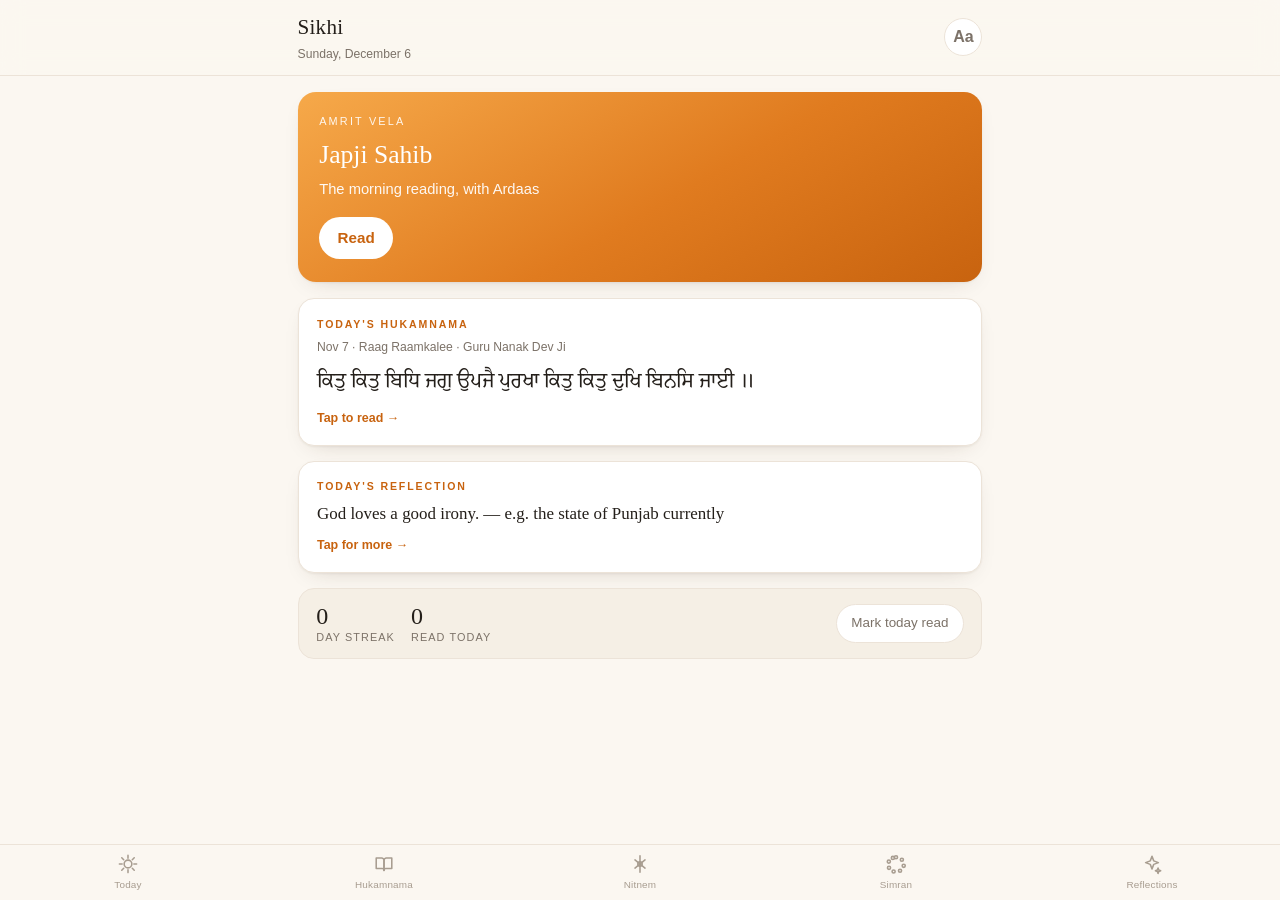
==== index.html @ 5c21da2f "publish sikhi-v14" ====
<!DOCTYPE html>
<html lang="en">
<head>
<meta charset="utf-8">
<meta name="robots" content="noindex, nofollow">
<meta name="viewport" content="width=device-width,initial-scale=1,viewport-fit=cover">
<title>Sikhi</title>
<meta name="description" content="Nitnem, the daily Hukamnama from Sri Harmandir Sahib, Simran and daily reflections.">
<link rel="manifest" href="manifest.webmanifest">
<meta name="theme-color" content="#e07b1f">
<meta name="apple-mobile-web-app-capable" content="yes">
<meta name="mobile-web-app-capable" content="yes">
<meta name="apple-mobile-web-app-status-bar-style" content="default">
<meta name="apple-mobile-web-app-title" content="Sikhi">
<link rel="apple-touch-icon" href="icons/apple-touch-icon.png">
<link rel="icon" href="icons/icon-192.png">
<link rel="stylesheet" href="styles.css">
</head>
<body>

<header class="topbar">
  <div class="topbar-inner">
    <div>
      <h1 id="topTitle">Sikhi</h1>
      <p id="topSub" class="topSub"></p>
    </div>
    <button id="textSizeBtn" class="icon-btn" title="Text size" aria-label="Text size">Aa</button>
  </div>
</header>

<main id="main">

  <!-- ───────────── TODAY ───────────── -->
  <section class="view" id="view-today">
    <div class="now-card" id="nowCard">
      <p class="now-kicker" id="nowKicker">Now</p>
      <h2 id="nowTitle">…</h2>
      <p class="now-sub" id="nowSub"></p>
      <button class="btn-primary" id="nowRead">Read</button>
    </div>

    <div class="card tap" id="hukamCard">
      <p class="card-kicker">Today's Hukamnama</p>
      <p class="card-meta" id="hukamMeta">From Sri Harmandir Sahib</p>
      <p class="gurmukhi-line" id="hukamLine">…</p>
      <p class="card-more">Tap to read →</p>
    </div>

    <div class="card tap" id="reflectCard">
      <p class="card-kicker">Today's reflection</p>
      <p class="quote" id="reflectQuote">…</p>
      <p class="card-more">Tap for more →</p>
    </div>

    <div class="streak-card">
      <div><span class="streak-num" id="streakNum">0</span><span class="streak-lab">day streak</span></div>
      <div><span class="streak-num" id="readTodayNum">0</span><span class="streak-lab">read today</span></div>
      <button class="btn-ghost" id="markRead">Mark today read</button>
    </div>
  </section>

  <!-- ───────────── HUKAMNAMA ───────────── -->
  <section class="view" id="view-hukamnama" hidden>
    <div id="hukamBody">
      <div class="loading">Loading today's Hukamnama…</div>
    </div>

    <div class="hukam-archive" id="hukamArchive">
      <p class="card-kicker">Past Hukamnamas</p>
      <p class="archive-sub" id="archiveSub">…</p>
      <label class="date-jump-label" for="hukamDateJump">Jump to a date</label>
      <input type="date" id="hukamDateJump" class="date-jump">
      <div id="hukamList"></div>
    </div>
  </section>

  <!-- ───────────── NITNEM ───────────── -->
  <section class="view" id="view-nitnem" hidden>
    <div id="baniList"></div>
  </section>

  <!-- ───────────── SIMRAN ───────────── -->
  <section class="view" id="view-simran" hidden>
    <div class="simran-wrap">
      <div class="seg" id="mantraSeg"></div>
      <button class="simran-tap" id="simranTap" aria-label="Count">
        <span class="simran-glyph" id="simranGlyph">ੴ</span>
        <span class="simran-count" id="simranCount">0</span>
        <span class="simran-hint">tap anywhere in the circle</span>
      </button>
      <div class="mala" id="malaDots" aria-hidden="true"></div>
      <div class="simran-stats">
        <div><span class="stat-num" id="simranTotal">0</span><span class="stat-lab">lifetime</span></div>
        <div><span class="stat-num" id="simranMalas">0</span><span class="stat-lab">malas (108)</span></div>
      </div>
      <div class="simran-actions">
        <button class="btn-ghost" id="simranReset">Reset count</button>
        <button class="btn-ghost" id="simranUndo">Undo</button>
      </div>
      <p class="fineprint">Counts are kept on this device only.</p>
    </div>
  </section>

  <!-- ───────────── REFLECTIONS ───────────── -->
  <section class="view" id="view-reflect" hidden>
    <div class="card reflect-big">
      <p class="card-kicker" id="reflectKicker">Today's reflection</p>
      <p class="quote-big" id="reflectBig">…</p>
      <p class="card-meta" id="reflectSource"></p>
      <div class="reflect-actions">
        <button class="btn-ghost" id="reflectNext">Another</button>
        <button class="btn-ghost" id="reflectToday">Today's</button>
      </div>
    </div>
    <img id="reflectImg" class="reflect-img" alt="" loading="lazy">
    <div class="sech">Inspiration · <span id="galCount">0</span></div>
    <div class="gal" id="gallery"></div>
  </section>

</main>

<!-- bottom navigation -->
<nav class="tabbar" id="tabbar">
  <button class="tab" data-view="today" aria-label="Today">
    <svg viewBox="0 0 24 24" aria-hidden="true"><circle cx="12" cy="12" r="4.2"/><path d="M12 2.6v3M12 18.4v3M2.6 12h3M18.4 12h3M5.2 5.2l2.1 2.1M16.7 16.7l2.1 2.1M18.8 5.2l-2.1 2.1M7.3 16.7l-2.1 2.1"/></svg>
    <span>Today</span>
  </button>
  <button class="tab" data-view="hukamnama" aria-label="Hukamnama">
    <svg viewBox="0 0 24 24" aria-hidden="true"><path d="M3.5 5.5h6a2.5 2.5 0 0 1 2.5 2.5v11a2 2 0 0 0-2-2H3.5z"/><path d="M20.5 5.5h-6A2.5 2.5 0 0 0 12 8v11a2 2 0 0 1 2-2h6.5z"/></svg>
    <span>Hukamnama</span>
  </button>
  <button class="tab" data-view="nitnem" aria-label="Nitnem">
    <svg viewBox="0 0 24 24" aria-hidden="true"><path d="M12 3v18M6.5 7.5l11 9M17.5 7.5l-11 9"/><circle cx="12" cy="12" r="2.4"/></svg>
    <span>Nitnem</span>
  </button>
  <button class="tab" data-view="simran" aria-label="Simran">
    <svg viewBox="0 0 24 24" aria-hidden="true"><circle cx="12" cy="4.6" r="1.7"/><circle cx="18.4" cy="7.4" r="1.7"/><circle cx="20.4" cy="14" r="1.7"/><circle cx="16.4" cy="19.4" r="1.7"/><circle cx="9.4" cy="20.2" r="1.7"/><circle cx="4.4" cy="16.2" r="1.7"/><circle cx="4.2" cy="9.4" r="1.7"/><circle cx="8.6" cy="5.4" r="1.7"/></svg>
    <span>Simran</span>
  </button>
  <button class="tab" data-view="reflect" aria-label="Reflections">
    <svg viewBox="0 0 24 24" aria-hidden="true"><path d="M12 3.5l1.9 5.1 5.1 1.9-5.1 1.9L12 17.5l-1.9-5.1L5 10.5l5.1-1.9z"/><path d="M18.6 16.4l.8 2.1 2.1.8-2.1.8-.8 2.1-.8-2.1-2.1-.8 2.1-.8z"/></svg>
    <span>Reflections</span>
  </button>
</nav>

<!-- full-screen bani reader -->
<div class="reader" id="reader" hidden>
  <div class="reader-bar">
    <button class="icon-btn" id="readerBack" aria-label="Back">‹</button>
    <div class="reader-title">
      <strong id="readerName"></strong>
      <span id="readerSub"></span>
    </div>
    <button class="icon-btn" id="readerOpts" aria-label="Display options">Aa</button>
  </div>
  <div class="reader-opts" id="readerOptsPanel" hidden>
    <button class="chip" data-opt="translit" id="toggleTranslit">Transliteration</button>
    <button class="chip" data-opt="english" id="toggleEnglish">English</button>
    <button class="chip" data-opt="gurmukhi" id="toggleGurmukhi">Gurmukhi</button>
    <span class="chip-sep"></span>
    <button class="chip" id="fontDown">A−</button>
    <button class="chip" id="fontUp">A+</button>
    <span class="chip-sep"></span>
    <button class="chip" id="audioFollow" hidden>Follow</button>
    <button class="chip" id="audioSwap" hidden>♪ Audio</button>
    <button class="chip" id="audioClear" hidden>✕</button>
  </div>
  <div class="reader-body" id="readerBody"></div>

  <!-- listen-along player: shown only for banis that have a recitation -->
  <div class="audio-bar" id="audioBar" hidden>
    <button class="ab-play" id="audioPlay" aria-label="Play">▶</button>
    <div class="ab-mid">
      <input type="range" id="audioSeek" min="0" max="1000" value="0" step="1" aria-label="Seek">
      <div class="ab-times"><span id="audioNow">0:00</span><span id="audioDur">0:00</span></div>
    </div>
    <button class="ab-rate" id="audioRate" aria-label="Playback speed">1×</button>
  </div>

  <!-- a bani with no audio yet: import your own copy, kept on this device only -->
  <div class="add-audio" id="addAudioBar" hidden>
    <button class="aa-btn" id="addAudioBtn">♪ Add audio for this bani</button>
    <span class="aa-note" id="addAudioNote">stays on this device</span>
  </div>
  <input type="file" id="audioFile" accept="audio/*" hidden>
  <input type="file" id="photoFile" accept="image/*,.zip,application/zip" multiple hidden>
</div>

<!-- lightbox -->
<div class="lightbox" id="lightbox" hidden><img id="lightboxImg" alt=""></div>

<script src="app.js"></script>
</body>
</html>
---- styles.css ----
/* ============================================================
   Sikhi — app styles
   Warm saffron palette, modelled on the Sikh apps on the App Store.
   ============================================================ */

@font-face{
  font-family:'Gurmukhi Serif';
  src:url('fonts/gurmukhi-serif.ttf') format('truetype');
  font-weight:600;font-style:normal;font-display:swap;
}
@font-face{
  font-family:'Gurmukhi Serif';
  src:url('fonts/gurmukhi-serif-regular.ttf') format('truetype');
  font-weight:400;font-style:normal;font-display:swap;
}

:root{
  --bg:#fbf7f1;
  --bg-soft:#f5efe5;
  --card:#ffffff;
  --ink:#241f1a;
  --muted:#7c7268;
  --faint:#a89d90;
  --line:#ece3d8;
  --accent:#e07b1f;
  --accent-deep:#c8630f;
  --accent-soft:#f6a94a;
  --accent-tint:#fdf1e3;
  --shadow:0 1px 2px rgba(60,40,20,.05),0 8px 24px -14px rgba(60,40,20,.28);
  --sans:-apple-system,BlinkMacSystemFont,'Segoe UI',Roboto,Helvetica,Arial,sans-serif;
  --serif:Georgia,'Times New Roman',serif;
  --gurmukhi:'Gurmukhi Serif','Noto Serif Gurmukhi',-apple-system,sans-serif;
  --read:1;                 /* reading scale, driven by app.js */
  --tabbar-h:64px;
}

@media (prefers-color-scheme: dark){
  :root{
    --bg:#15120f; --bg-soft:#1c1815; --card:#221d18; --ink:#f3ece3;
    --muted:#a99e92; --faint:#7d7368; --line:#332c25;
    --accent:#f0a03c; --accent-deep:#e08a24; --accent-soft:#f7bb6b;
    --accent-tint:#2a2118;
    --shadow:0 1px 2px rgba(0,0,0,.4),0 10px 28px -16px rgba(0,0,0,.8);
  }
}

*{box-sizing:border-box;-webkit-tap-highlight-color:transparent}
html,body{margin:0;padding:0}
body{
  background:var(--bg);color:var(--ink);
  font-family:var(--sans);font-size:16px;line-height:1.55;
  padding-bottom:calc(var(--tabbar-h) + env(safe-area-inset-bottom));
  -webkit-font-smoothing:antialiased;
}
button{font:inherit;color:inherit;cursor:pointer;border:none;background:none}
::selection{background:var(--accent-soft);color:#241f1a}

/* ───────────── top bar ───────────── */
.topbar{
  position:sticky;top:0;z-index:20;
  background:color-mix(in srgb,var(--bg) 88%,transparent);
  backdrop-filter:saturate(160%) blur(12px);
  border-bottom:1px solid var(--line);
  padding-top:env(safe-area-inset-top);
}
.topbar-inner{
  max-width:720px;margin:0 auto;padding:.7rem 1.1rem;
  display:flex;align-items:center;justify-content:space-between;gap:1rem;
}
.topbar h1{font-family:var(--serif);font-weight:400;font-size:1.32rem;margin:0;letter-spacing:.01em}
.topSub{margin:.05rem 0 0;font-size:.76rem;color:var(--muted)}
.icon-btn{
  min-width:38px;height:38px;border-radius:999px;border:1px solid var(--line);
  background:var(--card);color:var(--muted);font-size:1rem;font-weight:600;
  display:flex;align-items:center;justify-content:center;
}
.icon-btn:active{background:var(--accent-tint);color:var(--accent-deep)}

main{max-width:720px;margin:0 auto;padding:1rem 1.1rem 2.5rem}
.view[hidden]{display:none}
.loading{color:var(--muted);font-style:italic;padding:2rem 0;text-align:center}

/* ───────────── today ───────────── */
.now-card{
  background:linear-gradient(150deg,var(--accent-soft),var(--accent) 55%,var(--accent-deep));
  color:#fff;border-radius:18px;padding:1.3rem 1.35rem 1.4rem;
  box-shadow:var(--shadow);margin-bottom:1rem;
}
.now-kicker{margin:0;font-size:.68rem;letter-spacing:.2em;text-transform:uppercase;opacity:.9}
.now-card h2{font-family:var(--serif);font-weight:400;font-size:1.6rem;margin:.35rem 0 .2rem}
.now-sub{margin:0 0 1rem;font-size:.92rem;opacity:.94}
.btn-primary{
  background:#fff;color:var(--accent-deep);font-weight:600;
  padding:.6rem 1.15rem;border-radius:999px;font-size:.95rem;
}
.btn-primary:active{transform:scale(.97)}

.card{
  background:var(--card);border:1px solid var(--line);border-radius:16px;
  padding:1.05rem 1.15rem;margin-bottom:.9rem;box-shadow:var(--shadow);
}
.card.tap{cursor:pointer}
.card.tap:active{background:var(--accent-tint)}
.card-kicker{margin:0 0 .35rem;font-size:.66rem;letter-spacing:.18em;text-transform:uppercase;color:var(--accent-deep);font-weight:700}
.card-meta{margin:0 0 .5rem;font-size:.76rem;color:var(--muted)}
.card-more{margin:.55rem 0 0;font-size:.78rem;color:var(--accent-deep);font-weight:600}
.gurmukhi-line{font-family:var(--gurmukhi);font-size:1.28rem;line-height:1.75;margin:0}
.quote{font-family:var(--serif);font-size:1.06rem;line-height:1.6;margin:0}

.streak-card{
  display:flex;align-items:center;gap:1rem;flex-wrap:wrap;
  background:var(--bg-soft);border:1px solid var(--line);border-radius:16px;
  padding:.9rem 1.1rem;
}
.streak-card>div{display:flex;flex-direction:column;line-height:1.15}
.streak-num{font-family:var(--serif);font-size:1.5rem}
.streak-lab{font-size:.68rem;color:var(--muted);text-transform:uppercase;letter-spacing:.1em}
.streak-card .btn-ghost{margin-left:auto}

.btn-ghost{
  border:1px solid var(--line);background:var(--card);color:var(--muted);
  padding:.5rem .9rem;border-radius:999px;font-size:.84rem;
}
.btn-ghost:active{border-color:var(--accent);color:var(--accent-deep)}

/* ───────────── nitnem list ───────────── */
.slot-head{
  font-size:.68rem;letter-spacing:.2em;text-transform:uppercase;color:var(--accent-deep);
  font-weight:700;margin:1.5rem 0 .6rem;
}
.slot-head:first-child{margin-top:.2rem}
.bani-item{
  display:flex;align-items:center;gap:.9rem;width:100%;text-align:left;
  background:var(--card);border:1px solid var(--line);border-radius:14px;
  padding:.85rem 1rem;margin-bottom:.55rem;box-shadow:var(--shadow);
}
.bani-item:active{background:var(--accent-tint)}
.bani-badge{
  flex:0 0 40px;height:40px;border-radius:12px;background:var(--accent-tint);
  color:var(--accent-deep);display:flex;align-items:center;justify-content:center;
  font-family:var(--gurmukhi);font-size:1.1rem;font-weight:600;
}
.bani-main{flex:1;min-width:0}
.bani-main strong{display:block;font-weight:600;font-size:1rem}
.bani-main em{font-style:normal;font-size:.78rem;color:var(--muted)}
.bani-today{
  font-size:.62rem;font-weight:700;letter-spacing:.1em;text-transform:uppercase;
  color:#fff;background:var(--accent);border-radius:999px;padding:.2rem .5rem;
}
.sech{
  font-size:.68rem;letter-spacing:.2em;text-transform:uppercase;color:var(--accent-deep);
  font-weight:700;margin:1.6rem 0 .7rem;
}

/* ───────────── reader ───────────── */
.reader{
  position:fixed;inset:0;z-index:60;background:var(--bg);
  display:flex;flex-direction:column;
}
.reader[hidden]{display:none}
.reader-bar{
  display:flex;align-items:center;gap:.6rem;padding:.55rem .8rem;
  padding-top:calc(.55rem + env(safe-area-inset-top));
  border-bottom:1px solid var(--line);background:var(--bg);
}
.reader-title{flex:1;min-width:0;display:flex;flex-direction:column;line-height:1.2}
.reader-title strong{font-family:var(--serif);font-weight:400;font-size:1.05rem;
  overflow:hidden;text-overflow:ellipsis;white-space:nowrap}
.reader-title span{font-size:.72rem;color:var(--muted)}
.reader-opts{
  display:flex;gap:.4rem;flex-wrap:wrap;padding:.55rem .9rem;
  border-bottom:1px solid var(--line);background:var(--bg-soft);
}
.chip{
  border:1px solid var(--line);background:var(--card);color:var(--muted);
  border-radius:999px;padding:.34rem .7rem;font-size:.76rem;
}
.chip.on{background:var(--accent);border-color:var(--accent);color:#fff}
.chip-sep{flex:1}
.reader-body{
  flex:1;overflow-y:auto;-webkit-overflow-scrolling:touch;
  padding:1.1rem 1.15rem calc(3rem + env(safe-area-inset-bottom));
  max-width:720px;margin:0 auto;width:100%;
}
.verse{margin:0 0 1.35rem;padding-bottom:1.1rem;border-bottom:1px solid var(--line)}
.verse:last-child{border-bottom:none}
.verse-q{
  font-size:.7rem;letter-spacing:.14em;text-transform:uppercase;color:var(--accent-deep);
  font-weight:700;margin:0 0 .5rem;
}
.verse-g{
  font-family:var(--gurmukhi);font-size:calc(1.42rem * var(--read));
  line-height:1.95;margin:0 0 .45rem;font-weight:600;
}
.verse-t{
  font-style:italic;color:var(--accent-deep);font-size:calc(.9rem * var(--read));
  line-height:1.6;margin:0 0 .45rem;
}
.verse-e{
  font-family:var(--serif);font-size:calc(1rem * var(--read));
  line-height:1.65;margin:0;white-space:pre-line;color:var(--ink);
}
.verse-e.only{font-size:calc(1.06rem * var(--read));line-height:1.7}

/* ───────────── listen-along player ───────────── */
.bani-audio{color:var(--accent);font-size:.9rem}
.audio-bar{
  display:flex;align-items:center;gap:.7rem;
  padding:.5rem .9rem calc(.5rem + env(safe-area-inset-bottom));
  border-top:1px solid var(--line);
  background:color-mix(in srgb,var(--bg-soft) 92%,transparent);
  backdrop-filter:saturate(160%) blur(12px);
}
.audio-bar[hidden]{display:none}
.ab-play{
  flex:none;width:44px;height:44px;border-radius:50%;
  background:var(--accent);color:#fff;font-size:.95rem;
  display:flex;align-items:center;justify-content:center;box-shadow:var(--shadow);
}
.ab-play:active{transform:scale(.95)}
.ab-mid{flex:1;min-width:0;display:flex;flex-direction:column;gap:.1rem}
.ab-times{
  display:flex;justify-content:space-between;
  font-size:.68rem;color:var(--muted);font-variant-numeric:tabular-nums;
}
#audioSeek{-webkit-appearance:none;appearance:none;width:100%;height:18px;margin:0;background:transparent}
#audioSeek::-webkit-slider-runnable-track{height:4px;border-radius:999px;background:var(--line)}
#audioSeek::-webkit-slider-thumb{
  -webkit-appearance:none;appearance:none;width:14px;height:14px;border-radius:50%;
  background:var(--accent);margin-top:-5px;
}
#audioSeek::-moz-range-track{height:4px;border-radius:999px;background:var(--line)}
#audioSeek::-moz-range-thumb{width:14px;height:14px;border:none;border-radius:50%;background:var(--accent)}
.ab-rate{
  flex:none;min-width:48px;height:32px;border-radius:999px;border:1px solid var(--line);
  background:var(--card);color:var(--muted);font-size:.75rem;font-weight:600;
  font-variant-numeric:tabular-nums;
}
.ab-rate:active{background:var(--accent-tint);color:var(--accent-deep)}
/* the verse currently being recited */
.verse.on{
  background:var(--accent-tint);border-radius:12px;
  padding:.5rem .7rem 1.1rem;margin:-.5rem -.7rem 1.35rem;
  box-shadow:0 0 0 1px var(--line);
}
.verse.on .verse-g{color:var(--accent-deep)}

/* import-your-own-audio row (shown only when a bani has no audio) */
.add-audio{
  display:flex;flex-direction:column;align-items:center;gap:.25rem;
  padding:.7rem .9rem calc(.7rem + env(safe-area-inset-bottom));
  border-top:1px solid var(--line);background:var(--bg-soft);
}
.add-audio[hidden]{display:none}
.aa-btn{
  border:1px dashed var(--line);background:var(--card);color:var(--accent-deep);
  border-radius:999px;padding:.5rem 1.1rem;font-size:.82rem;font-weight:600;
}
.aa-btn:active{background:var(--accent-tint)}
.aa-note{font-size:.66rem;color:var(--muted)}
.gal-empty{
  grid-column:1/-1;display:flex;flex-direction:column;align-items:center;gap:.4rem;
  padding:2rem 1rem;text-align:center;color:var(--muted);font-size:.85rem;
}
.gal-add{
  display:flex;align-items:center;justify-content:center;
  border:1px dashed var(--line);background:var(--card);color:var(--accent-deep);
  border-radius:inherit;font-size:1.3rem;min-height:100%;
}

/* ───────────── simran ───────────── */
.simran-wrap{display:flex;flex-direction:column;align-items:center;gap:1rem;padding-top:.4rem}
.seg{display:flex;gap:.35rem;flex-wrap:wrap;justify-content:center}
.simran-tap{
  width:min(74vw,320px);aspect-ratio:1;border-radius:50%;
  background:radial-gradient(circle at 32% 28%,var(--accent-soft),var(--accent) 60%,var(--accent-deep));
  color:#fff;display:flex;flex-direction:column;align-items:center;justify-content:center;
  gap:.15rem;box-shadow:var(--shadow);transition:transform .06s;
}
.simran-tap:active{transform:scale(.975)}
.simran-glyph{font-family:var(--gurmukhi);font-size:2.6rem;line-height:1;opacity:.95}
.simran-count{font-family:var(--serif);font-size:3.4rem;line-height:1}
.simran-hint{font-size:.7rem;opacity:.85;letter-spacing:.04em}
.mala{display:flex;gap:.28rem;flex-wrap:wrap;justify-content:center;max-width:300px}
.mala i{width:7px;height:7px;border-radius:50%;background:var(--line)}
.mala i.on{background:var(--accent)}
.simran-stats{display:flex;gap:2.2rem}
.simran-stats>div{display:flex;flex-direction:column;align-items:center;line-height:1.15}
.stat-num{font-family:var(--serif);font-size:1.35rem}
.stat-lab{font-size:.66rem;color:var(--muted);text-transform:uppercase;letter-spacing:.1em}
.simran-actions{display:flex;gap:.5rem}
.fineprint{font-size:.7rem;color:var(--faint);margin:0}

/* ───────────── reflections ───────────── */
.reflect-big{padding:1.3rem 1.25rem}
.quote-big{font-family:var(--serif);font-size:1.22rem;line-height:1.65;margin:0 0 .8rem}
.reflect-actions{display:flex;gap:.5rem;margin-top:.9rem}
.reflect-img{width:100%;border-radius:16px;border:1px solid var(--line);margin:.2rem 0 0;display:block}
.gal{display:grid;grid-template-columns:repeat(auto-fill,minmax(104px,1fr));gap:.5rem}
.gal button{padding:0;border-radius:10px;overflow:hidden;border:1px solid var(--line);background:var(--bg-soft)}
.gal img{width:100%;height:104px;object-fit:cover;display:block}
.lightbox{
  position:fixed;inset:0;z-index:80;background:rgba(20,16,12,.94);
  display:flex;align-items:center;justify-content:center;padding:1rem;
}
.lightbox[hidden]{display:none}
.lightbox img{max-width:100%;max-height:100%;border-radius:10px}

/* ───────────── hukamnama ───────────── */
.hukam-head{border-bottom:2px solid var(--accent);padding-bottom:1rem;margin-bottom:1.2rem}
.hukam-head h2{font-family:var(--serif);font-weight:400;font-size:1.5rem;margin:0 0 .3rem}
.hukam-meta{font-size:.8rem;color:var(--muted);margin:0}
.hukam-src{font-size:.72rem;color:var(--faint);margin:.35rem 0 0}
.shabad-head{
  font-size:.68rem;letter-spacing:.16em;text-transform:uppercase;color:var(--accent-deep);
  font-weight:700;margin:1.6rem 0 .7rem;
}

/* tighter reading rhythm on the Hukamnama tab (denser than the bani reader,
   which keeps roomier leading for long recitation sessions) */
#hukamBody .verse{margin-bottom:.85rem;padding-bottom:.7rem}
#hukamBody .verse-g{line-height:1.62}
#hukamBody .verse-t{line-height:1.42;margin-bottom:.35rem}
#hukamBody .verse-e{line-height:1.55}
#hukamBody .shabad-head{margin:1.15rem 0 .55rem}

/* ───────────── hukamnama archive ───────────── */
.hukam-archive{margin-top:2.2rem;padding-top:1.4rem;border-top:1px solid var(--line)}
.archive-sub{margin:.15rem 0 .9rem;font-size:.82rem;color:var(--muted)}
.date-jump-label{display:block;font-size:.66rem;letter-spacing:.07em;text-transform:uppercase;color:var(--faint);margin-bottom:.35rem}
.date-jump{width:100%;box-sizing:border-box;padding:.55rem .7rem;border:1px solid var(--line);border-radius:.7rem;background:var(--card);color:var(--ink);font:inherit;font-size:.9rem;margin-bottom:1rem}
.hukam-item{display:block;width:100%;box-sizing:border-box;text-align:left;padding:.7rem .85rem;margin-bottom:.5rem;border:1px solid var(--line);border-radius:.8rem;background:var(--card);color:var(--ink);font:inherit;cursor:pointer}
.hukam-item.on{border-color:var(--accent);background:var(--accent-tint)}
.hi-row{display:flex;flex-wrap:wrap;align-items:baseline;gap:.45rem}
.hi-row strong{font-size:.86rem}
.hi-row em{font-style:normal;font-size:.74rem;color:var(--muted)}
.hi-verse{display:block;margin-top:.35rem;font-size:.92rem;line-height:1.5;font-family:'Gurmukhi Serif',var(--sans)}
.hukam-back{margin-top:.9rem}

/* ───────────── update bar ───────────── */
#updateBar{
  position:fixed;left:0;right:0;top:0;z-index:60;
  display:flex;align-items:center;justify-content:center;gap:.8rem;
  padding:.55rem 1rem;background:var(--accent-deep);color:#fff;
  font-size:.82rem;font-weight:600;letter-spacing:.01em;
  box-shadow:0 3px 14px rgba(0,0,0,.22);
}
#updateBar button{
  background:#fff;color:var(--accent-deep);border:0;border-radius:999px;
  padding:.32rem .9rem;font:inherit;font-weight:700;cursor:pointer;
}

/* ───────────── tab bar ───────────── */
.tabbar{
  position:fixed;left:0;right:0;bottom:0;z-index:40;
  display:flex;justify-content:space-around;align-items:stretch;
  background:color-mix(in srgb,var(--bg) 92%,transparent);
  backdrop-filter:saturate(160%) blur(14px);
  border-top:1px solid var(--line);
  padding-bottom:env(safe-area-inset-bottom);
}
.tab{
  flex:1;display:flex;flex-direction:column;align-items:center;justify-content:center;
  gap:.18rem;padding:.5rem .2rem .45rem;color:var(--faint);font-size:.62rem;
  letter-spacing:.02em;
}
.tab svg{
  width:22px;height:22px;fill:none;stroke:currentColor;stroke-width:1.7;
  stroke-linecap:round;stroke-linejoin:round;
}
.tab.on{color:var(--accent-deep)}
.tab.on svg{stroke-width:2}
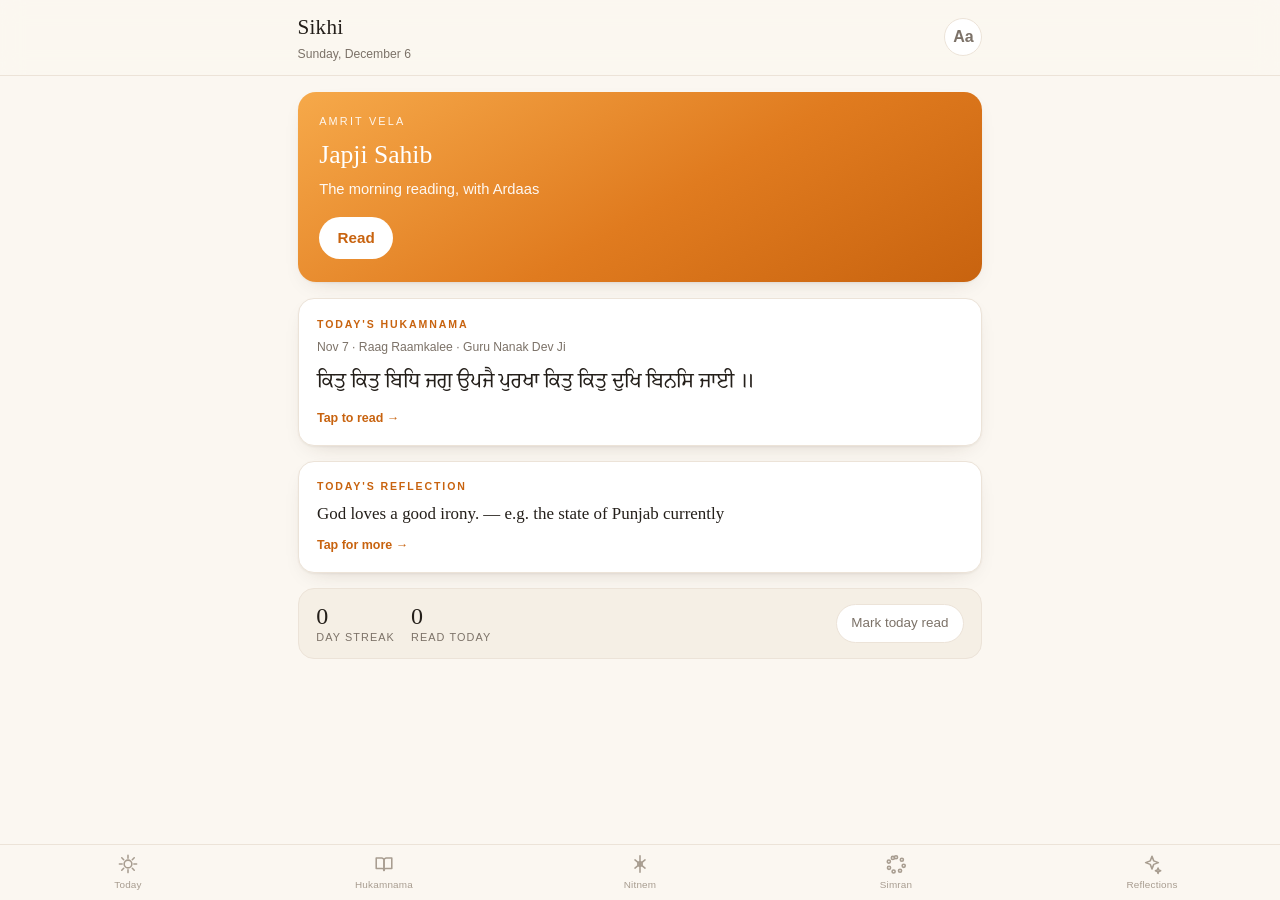
==== commit 3c740f90: "publish sikhi-v15" ====
--- a/index.html
+++ b/index.html
@@ -183,7 +183,10 @@
     <span class="aa-note" id="addAudioNote">stays on this device</span>
   </div>
   <input type="file" id="audioFile" accept="audio/*" hidden>
-  <input type="file" id="photoFile" accept="image/*,.zip,application/zip" multiple hidden>
+  <!-- no accept / no multiple on the zip input: on iOS that means one tap selects the
+       file immediately, instead of checking it and hunting for an "Open" button -->
+  <input type="file" id="photoFile" hidden>
+  <input type="file" id="photoFileMany" accept="image/*" multiple hidden>
 </div>
 
 <!-- lightbox -->
--- a/styles.css
+++ b/styles.css
@@ -262,6 +262,18 @@
   grid-column:1/-1;display:flex;flex-direction:column;align-items:center;gap:.4rem;
   padding:2rem 1rem;text-align:center;color:var(--muted);font-size:.85rem;
 }
+#toast{
+  position:fixed;left:50%;bottom:calc(84px + env(safe-area-inset-bottom));
+  transform:translate(-50%,12px);max-width:88vw;text-align:center;
+  padding:.6rem .9rem;border-radius:14px;font-size:.8rem;line-height:1.35;
+  background:rgba(28,24,20,.94);color:#f4efe6;box-shadow:0 8px 24px rgba(0,0,0,.28);
+  opacity:0;pointer-events:none;transition:opacity .18s,transform .18s;z-index:60;
+}
+#toast.on{opacity:1;transform:translate(-50%,0)}
+.link-btn{
+  border:none;background:none;color:var(--muted);font-size:.72rem;
+  text-decoration:underline;text-underline-offset:3px;padding:.35rem .2rem;
+}
 .gal-add{
   display:flex;align-items:center;justify-content:center;
   border:1px dashed var(--line);background:var(--card);color:var(--accent-deep);
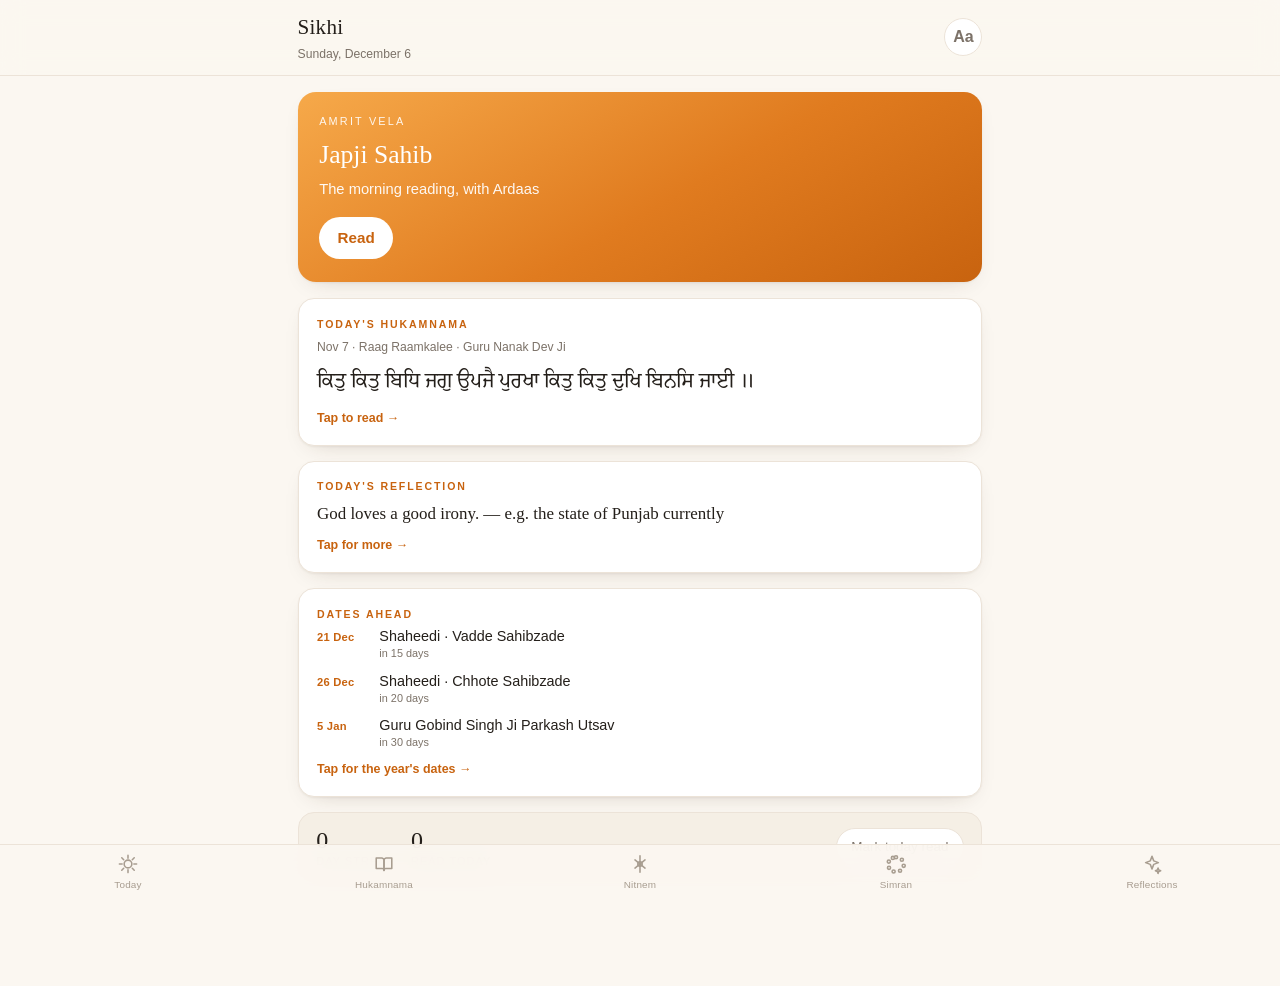
==== commit 773085aa: "publish sikhi-v17" ====
--- a/index.html
+++ b/index.html
@@ -52,6 +52,12 @@
       <p class="card-more">Tap for more →</p>
     </div>
 
+    <div class="card tap" id="datesCard">
+      <p class="card-kicker">Dates ahead</p>
+      <ul class="dates-next" id="datesNext"></ul>
+      <p class="card-more">Tap for the year's dates →</p>
+    </div>
+
     <div class="streak-card">
       <div><span class="streak-num" id="streakNum">0</span><span class="streak-lab">day streak</span></div>
       <div><span class="streak-num" id="readTodayNum">0</span><span class="streak-lab">read today</span></div>
@@ -189,6 +195,16 @@
   <input type="file" id="photoFileMany" accept="image/*" multiple hidden>
 </div>
 
+<!-- the year's Sikh dates -->
+<div class="reader" id="datesView" hidden>
+  <div class="reader-bar">
+    <button class="icon-btn" id="datesBack" aria-label="Back">‹</button>
+    <div class="reader-title"><strong>Sikh dates</strong><span id="datesSub"></span></div>
+    <span></span>
+  </div>
+  <div class="reader-body" id="datesBody"></div>
+</div>
+
 <!-- lightbox -->
 <div class="lightbox" id="lightbox" hidden><img id="lightboxImg" alt=""></div>
 
--- a/styles.css
+++ b/styles.css
@@ -280,6 +280,22 @@
   border-radius:inherit;font-size:1.3rem;min-height:100%;
 }
 
+/* ───────────── Sikh dates ───────────── */
+.dates-next{list-style:none;margin:.35rem 0 0;padding:0;display:flex;flex-direction:column;gap:.6rem}
+.dates-next li{display:grid;grid-template-columns:3.2rem 1fr;gap:0 .7rem}
+.dn-date{grid-row:span 2;font-size:.7rem;font-weight:700;color:var(--accent-deep);
+  letter-spacing:.02em;padding-top:.1rem}
+.dn-name{font-size:.9rem;line-height:1.25}
+.dn-when{font-size:.68rem;color:var(--muted)}
+.dn-empty{display:block;font-size:.8rem;color:var(--muted)}
+.date-row{display:flex;gap:.85rem;padding:.9rem 0;border-bottom:1px solid var(--line)}
+.date-row.past{opacity:.5}
+.dr-md{flex:none;width:3.2rem;font-size:.72rem;font-weight:700;color:var(--accent-deep);padding-top:.15rem}
+.dr-main{display:flex;flex-direction:column;gap:.25rem;font-size:.9rem;line-height:1.4}
+.dr-main span{color:var(--muted)}
+.dr-main em{font-size:.68rem;color:var(--accent-deep);font-style:normal}
+.date-credit{margin:1.2rem 0 0;font-size:.66rem;color:var(--muted);line-height:1.45}
+
 /* ───────────── simran ───────────── */
 .simran-wrap{display:flex;flex-direction:column;align-items:center;gap:1rem;padding-top:.4rem}
 .seg{display:flex;gap:.35rem;flex-wrap:wrap;justify-content:center}
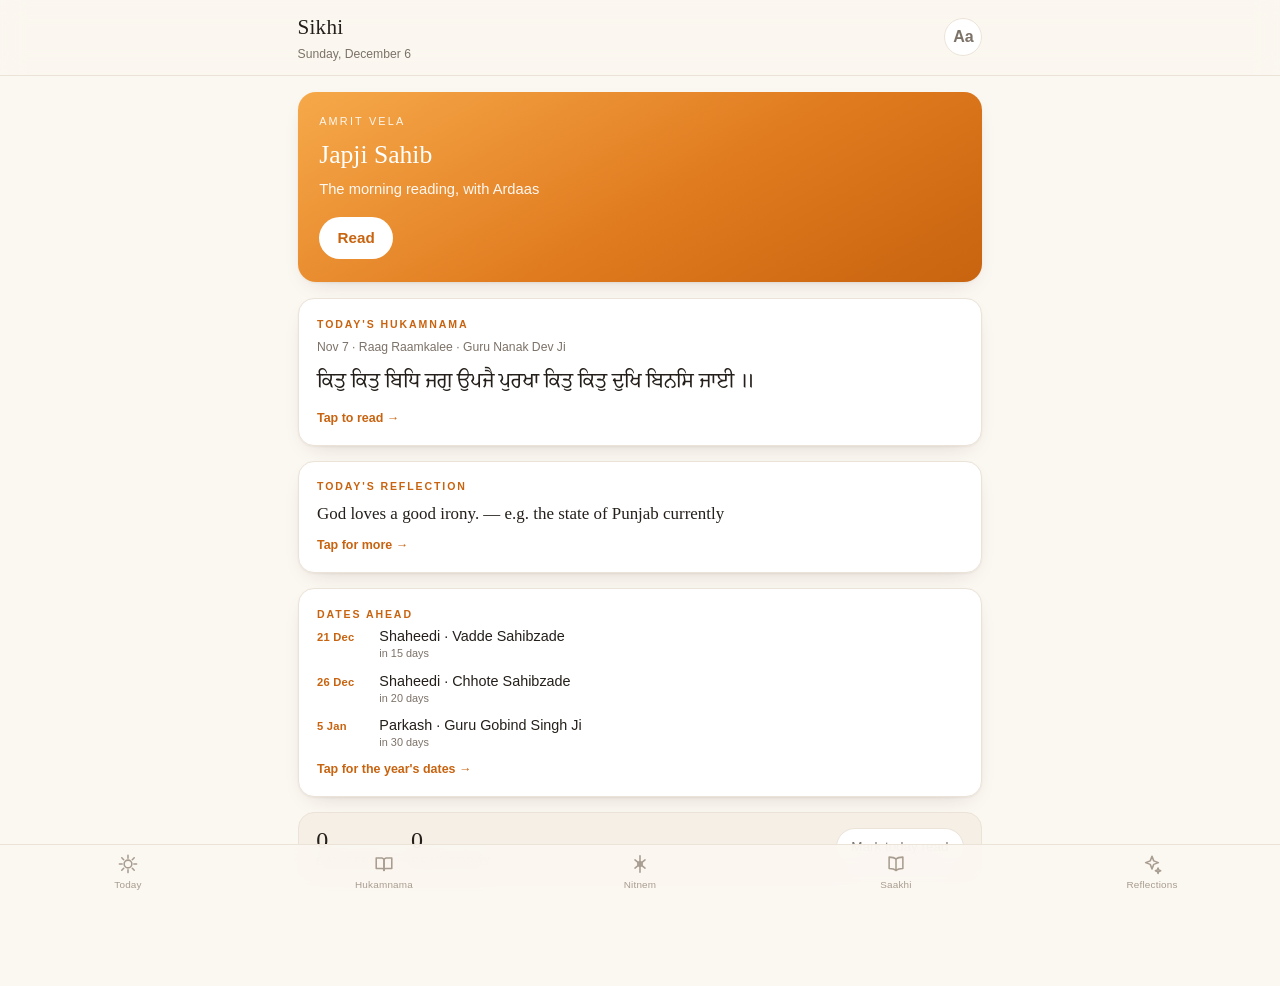
==== commit d53df942: "publish sikhi-v18" ====
--- a/index.html
+++ b/index.html
@@ -85,26 +85,16 @@
     <div id="baniList"></div>
   </section>
 
-  <!-- ───────────── SIMRAN ───────────── -->
-  <section class="view" id="view-simran" hidden>
-    <div class="simran-wrap">
-      <div class="seg" id="mantraSeg"></div>
-      <button class="simran-tap" id="simranTap" aria-label="Count">
-        <span class="simran-glyph" id="simranGlyph">ੴ</span>
-        <span class="simran-count" id="simranCount">0</span>
-        <span class="simran-hint">tap anywhere in the circle</span>
-      </button>
-      <div class="mala" id="malaDots" aria-hidden="true"></div>
-      <div class="simran-stats">
-        <div><span class="stat-num" id="simranTotal">0</span><span class="stat-lab">lifetime</span></div>
-        <div><span class="stat-num" id="simranMalas">0</span><span class="stat-lab">malas (108)</span></div>
-      </div>
-      <div class="simran-actions">
-        <button class="btn-ghost" id="simranReset">Reset count</button>
-        <button class="btn-ghost" id="simranUndo">Undo</button>
-      </div>
-      <p class="fineprint">Counts are kept on this device only.</p>
-    </div>
+  <!-- ───────────── SAAKHI ───────────── -->
+  <section class="view" id="view-saakhi" hidden>
+    <p class="saakhi-intro">Sakhis are kept on this device only — nothing is uploaded.</p>
+    <div id="saakhiList"></div>
+    <div class="saakhi-actions">
+      <button class="btn-ghost" id="saakhiAdd">Write a saakhi</button>
+      <button class="btn-ghost" id="saakhiImport">Import a file</button>
+      <input type="file" id="saakhiFile" accept=".txt,.md,.json,text/plain,application/json" hidden>
+    </div>
+    <p class="fineprint" id="simranArchiveLine" hidden></p>
   </section>
 
   <!-- ───────────── REFLECTIONS ───────────── -->
@@ -139,9 +129,9 @@
     <svg viewBox="0 0 24 24" aria-hidden="true"><path d="M12 3v18M6.5 7.5l11 9M17.5 7.5l-11 9"/><circle cx="12" cy="12" r="2.4"/></svg>
     <span>Nitnem</span>
   </button>
-  <button class="tab" data-view="simran" aria-label="Simran">
-    <svg viewBox="0 0 24 24" aria-hidden="true"><circle cx="12" cy="4.6" r="1.7"/><circle cx="18.4" cy="7.4" r="1.7"/><circle cx="20.4" cy="14" r="1.7"/><circle cx="16.4" cy="19.4" r="1.7"/><circle cx="9.4" cy="20.2" r="1.7"/><circle cx="4.4" cy="16.2" r="1.7"/><circle cx="4.2" cy="9.4" r="1.7"/><circle cx="8.6" cy="5.4" r="1.7"/></svg>
-    <span>Simran</span>
+  <button class="tab" data-view="saakhi" aria-label="Saakhi">
+    <svg viewBox="0 0 24 24" aria-hidden="true"><path d="M12 6.6C10.4 5.1 8.4 4.5 4.5 4.5v12.4c3.9 0 5.9.6 7.5 2.1 1.6-1.5 3.6-2.1 7.5-2.1V4.5c-3.9 0-5.9.6-7.5 2.1z"/><path d="M12 6.6V19"/></svg>
+    <span>Saakhi</span>
   </button>
   <button class="tab" data-view="reflect" aria-label="Reflections">
     <svg viewBox="0 0 24 24" aria-hidden="true"><path d="M12 3.5l1.9 5.1 5.1 1.9-5.1 1.9L12 17.5l-1.9-5.1L5 10.5l5.1-1.9z"/><path d="M18.6 16.4l.8 2.1 2.1.8-2.1.8-.8 2.1-.8-2.1-2.1-.8 2.1-.8z"/></svg>
@@ -205,6 +195,29 @@
   <div class="reader-body" id="datesBody"></div>
 </div>
 
+<!-- saakhi reader -->
+<div class="reader" id="saakhiView" hidden>
+  <div class="reader-bar">
+    <button class="icon-btn" id="saakhiBack" aria-label="Back">‹</button>
+    <div class="reader-title"><strong id="saakhiTitle"></strong><span id="saakhiSub"></span></div>
+    <button class="icon-btn" id="saakhiDel" aria-label="Delete">✕</button>
+  </div>
+  <div class="reader-body" id="saakhiBody"></div>
+</div>
+
+<!-- write a saakhi -->
+<div class="reader" id="saakhiEdit" hidden>
+  <div class="reader-bar">
+    <button class="icon-btn" id="saakhiEditCancel" aria-label="Cancel">‹</button>
+    <div class="reader-title"><strong>Write a saakhi</strong><span>kept on this device</span></div>
+    <button class="icon-btn" id="saakhiEditSave" aria-label="Save">✓</button>
+  </div>
+  <div class="reader-body saakhi-edit">
+    <input class="saakhi-input" id="saakhiTitleIn" placeholder="Title" aria-label="Title">
+    <textarea class="saakhi-textarea" id="saakhiBodyIn" placeholder="The saakhi…" aria-label="Saakhi text"></textarea>
+  </div>
+</div>
+
 <!-- lightbox -->
 <div class="lightbox" id="lightbox" hidden><img id="lightboxImg" alt=""></div>
 
--- a/styles.css
+++ b/styles.css
@@ -296,6 +296,28 @@
 .dr-main em{font-size:.68rem;color:var(--accent-deep);font-style:normal}
 .date-credit{margin:1.2rem 0 0;font-size:.66rem;color:var(--muted);line-height:1.45}
 
+/* ───────────── saakhi ───────────── */
+.saakhi-intro{margin:.2rem 0 .9rem;font-size:.8rem;color:var(--muted)}
+.saakhi-item{
+  display:flex;flex-direction:column;gap:.25rem;width:100%;text-align:left;
+  padding:.95rem .1rem;border:none;border-bottom:1px solid var(--line);background:none;color:inherit;
+}
+.saakhi-item:active{background:var(--accent-tint);border-radius:10px}
+.saakhi-item strong{font-size:.95rem;line-height:1.3}
+.saakhi-item span{font-size:.82rem;color:var(--muted);line-height:1.4}
+.saakhi-item em{font-size:.66rem;color:var(--accent-deep);font-style:normal}
+.saakhi-empty{font-size:.85rem;color:var(--muted);padding:1.2rem 0}
+.saakhi-actions{display:flex;gap:.55rem;margin-top:1.1rem;flex-wrap:wrap}
+.saakhi-edit{display:flex;flex-direction:column;gap:.7rem;padding-top:.4rem}
+.saakhi-input,.saakhi-textarea{
+  width:100%;border:1px solid var(--line);border-radius:12px;padding:.75rem .85rem;
+  background:var(--card);color:inherit;font:inherit;font-size:.92rem;
+}
+.saakhi-input{font-weight:600}
+.saakhi-textarea{min-height:52vh;resize:vertical;line-height:1.6}
+#saakhiBody p{margin:0 0 1.05rem;line-height:1.68;font-size:calc(1rem * var(--read))}
+#saakhiBody p:last-child{margin-bottom:0}
+
 /* ───────────── simran ───────────── */
 .simran-wrap{display:flex;flex-direction:column;align-items:center;gap:1rem;padding-top:.4rem}
 .seg{display:flex;gap:.35rem;flex-wrap:wrap;justify-content:center}
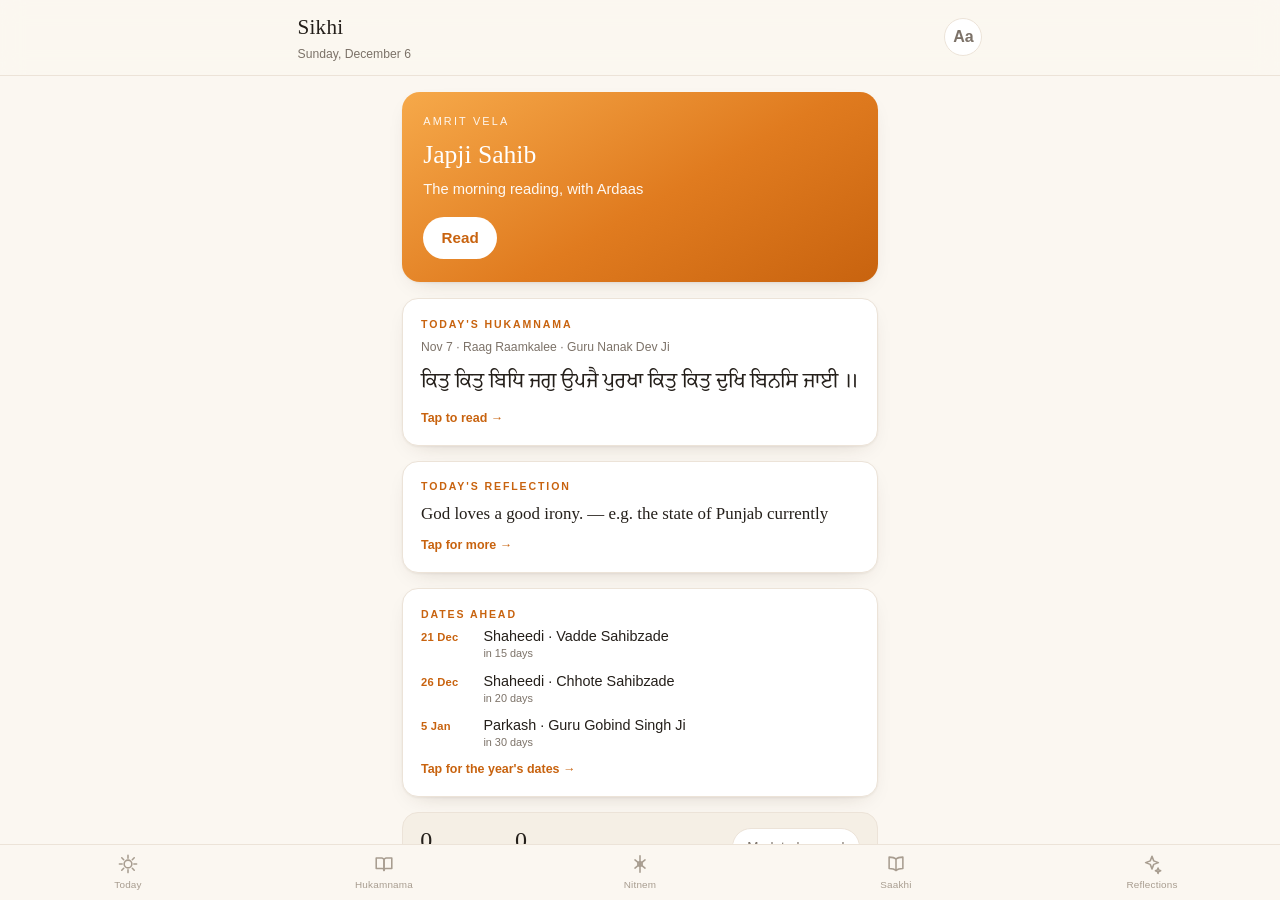
==== commit 2fd972fb: "publish sikhi-v25" ====
--- a/index.html
+++ b/index.html
@@ -55,7 +55,8 @@
     <div class="card tap" id="datesCard">
       <p class="card-kicker">Dates ahead</p>
       <ul class="dates-next" id="datesNext"></ul>
-      <p class="card-more">Tap for the year's dates →</p>
+      <p class="card-more" id="datesMore">Tap for the year's dates →</p>
+      <div class="dates-all" id="datesAll"></div>
     </div>
 
     <div class="streak-card">
@@ -70,6 +71,7 @@
     <div id="hukamBody">
       <div class="loading">Loading today's Hukamnama…</div>
     </div>
+    <button class="link-btn" id="hukamRefresh">Check for a newer Hukamnama</button>
 
     <div class="hukam-archive" id="hukamArchive">
       <p class="card-kicker">Past Hukamnamas</p>
@@ -92,7 +94,7 @@
     <div class="saakhi-actions">
       <button class="btn-ghost" id="saakhiAdd">Write a saakhi</button>
       <button class="btn-ghost" id="saakhiImport">Import a file</button>
-      <input type="file" id="saakhiFile" accept=".txt,.md,.json,text/plain,application/json" hidden>
+      <input type="file" id="saakhiFile" hidden>
     </div>
     <p class="fineprint" id="simranArchiveLine" hidden></p>
   </section>
@@ -165,12 +167,20 @@
 
   <!-- listen-along player: shown only for banis that have a recitation -->
   <div class="audio-bar" id="audioBar" hidden>
-    <button class="ab-play" id="audioPlay" aria-label="Play">▶</button>
-    <div class="ab-mid">
-      <input type="range" id="audioSeek" min="0" max="1000" value="0" step="1" aria-label="Seek">
-      <div class="ab-times"><span id="audioNow">0:00</span><span id="audioDur">0:00</span></div>
-    </div>
-    <button class="ab-rate" id="audioRate" aria-label="Playback speed">1×</button>
+    <div class="ab-row">
+      <button class="ab-play" id="audioPlay" aria-label="Play">▶</button>
+      <div class="ab-mid">
+        <input type="range" id="audioSeek" min="0" max="1000" value="0" step="1" aria-label="Seek">
+        <div class="ab-times"><span id="audioNow">0:00</span><span id="audioDur">0:00</span></div>
+      </div>
+    </div>
+    <div class="ab-rates" id="audioRates">
+      <span class="ab-rate-label">Speed</span>
+      <button class="ab-rate" data-rate="1" aria-label="Normal speed">1×</button>
+      <button class="ab-rate" data-rate="1.25" aria-label="1.25 times speed">1.25×</button>
+      <button class="ab-rate" data-rate="1.5" aria-label="1.5 times speed">1.5×</button>
+      <button class="ab-rate" data-rate="2" aria-label="Double speed">2×</button>
+    </div>
   </div>
 
   <!-- a bani with no audio yet: import your own copy, kept on this device only -->
@@ -178,21 +188,13 @@
     <button class="aa-btn" id="addAudioBtn">♪ Add audio for this bani</button>
     <span class="aa-note" id="addAudioNote">stays on this device</span>
   </div>
-  <input type="file" id="audioFile" accept="audio/*" hidden>
+  <!-- no accept attribute on purpose: iOS greys out files whose type it cannot
+       match, and a downloaded MP3 often reports a generic type. Validated in JS. -->
+  <input type="file" id="audioFile" hidden>
   <!-- no accept / no multiple on the zip input: on iOS that means one tap selects the
        file immediately, instead of checking it and hunting for an "Open" button -->
   <input type="file" id="photoFile" hidden>
   <input type="file" id="photoFileMany" accept="image/*" multiple hidden>
-</div>
-
-<!-- the year's Sikh dates -->
-<div class="reader" id="datesView" hidden>
-  <div class="reader-bar">
-    <button class="icon-btn" id="datesBack" aria-label="Back">‹</button>
-    <div class="reader-title"><strong>Sikh dates</strong><span id="datesSub"></span></div>
-    <span></span>
-  </div>
-  <div class="reader-body" id="datesBody"></div>
 </div>
 
 <!-- saakhi reader -->
--- a/styles.css
+++ b/styles.css
@@ -45,12 +45,20 @@
 }
 
 *{box-sizing:border-box;-webkit-tap-highlight-color:transparent}
-html,body{margin:0;padding:0}
+html,body{margin:0;padding:0;height:100%}
 body{
   background:var(--bg);color:var(--ink);
   font-family:var(--sans);font-size:16px;line-height:1.55;
-  padding-bottom:calc(var(--tabbar-h) + env(safe-area-inset-bottom));
   -webkit-font-smoothing:antialiased;
+  /* The app is a fixed-height shell: the page itself never scrolls, so the top
+     bar and tab bar cannot drift. Only <main> scrolls — the same structure the
+     bani reader already uses, which is why that one never misbehaved on iOS. */
+  display:flex;flex-direction:column;
+  height:100dvh;overflow:hidden;
+}
+main#main{
+  flex:1 1 auto;min-height:0;
+  overflow-y:auto;-webkit-overflow-scrolling:touch;
 }
 button{font:inherit;color:inherit;cursor:pointer;border:none;background:none}
 ::selection{background:var(--accent-soft);color:#241f1a}
@@ -205,12 +213,18 @@
 /* ───────────── listen-along player ───────────── */
 .bani-audio{color:var(--accent);font-size:.9rem}
 .audio-bar{
-  display:flex;align-items:center;gap:.7rem;
+  display:flex;flex-direction:column;gap:.45rem;
   padding:.5rem .9rem calc(.5rem + env(safe-area-inset-bottom));
   border-top:1px solid var(--line);
-  background:color-mix(in srgb,var(--bg-soft) 92%,transparent);
-  backdrop-filter:saturate(160%) blur(12px);
-}
+  background:var(--bg-soft);   /* opaque: same iOS fixed-position bug as the tab bar */
+}
+.ab-row{display:flex;align-items:center;gap:.7rem}
+.ab-rates{display:flex;align-items:center;gap:.32rem;flex-wrap:wrap}
+.ab-rate-label{
+  font-size:.6rem;color:var(--muted);letter-spacing:.06em;
+  text-transform:uppercase;margin-right:.1rem;
+}
+.ab-rate.on{background:var(--accent);color:#fff;border-color:var(--accent)}
 .audio-bar[hidden]{display:none}
 .ab-play{
   flex:none;width:44px;height:44px;border-radius:50%;
@@ -288,6 +302,13 @@
 .dn-name{font-size:.9rem;line-height:1.25}
 .dn-when{font-size:.68rem;color:var(--muted)}
 .dn-empty{display:block;font-size:.8rem;color:var(--muted)}
+.dates-all{display:none;margin-top:.9rem;border-top:1px solid var(--line);padding-top:.4rem}
+.dates-all.open{display:block}
+.date-month{
+  margin:1.1rem 0 .1rem;font-size:.68rem;font-weight:700;letter-spacing:.09em;
+  text-transform:uppercase;color:var(--accent-deep);
+}
+.date-month:first-child{margin-top:.2rem}
 .date-row{display:flex;gap:.85rem;padding:.9rem 0;border-bottom:1px solid var(--line)}
 .date-row.past{opacity:.5}
 .dr-md{flex:none;width:3.2rem;font-size:.72rem;font-weight:700;color:var(--accent-deep);padding-top:.15rem}
@@ -402,10 +423,12 @@
 
 /* ───────────── tab bar ───────────── */
 .tabbar{
-  position:fixed;left:0;right:0;bottom:0;z-index:40;
+  position:relative;z-index:40;flex:none;
   display:flex;justify-content:space-around;align-items:stretch;
-  background:color-mix(in srgb,var(--bg) 92%,transparent);
-  backdrop-filter:saturate(160%) blur(14px);
+  /* Opaque, and deliberately NO backdrop-filter: a backdrop-filter on a
+     position:fixed element makes iOS scroll it with the page instead of
+     pinning it. Same look, none of the bug. */
+  background:var(--bg);
   border-top:1px solid var(--line);
   padding-bottom:env(safe-area-inset-bottom);
 }
